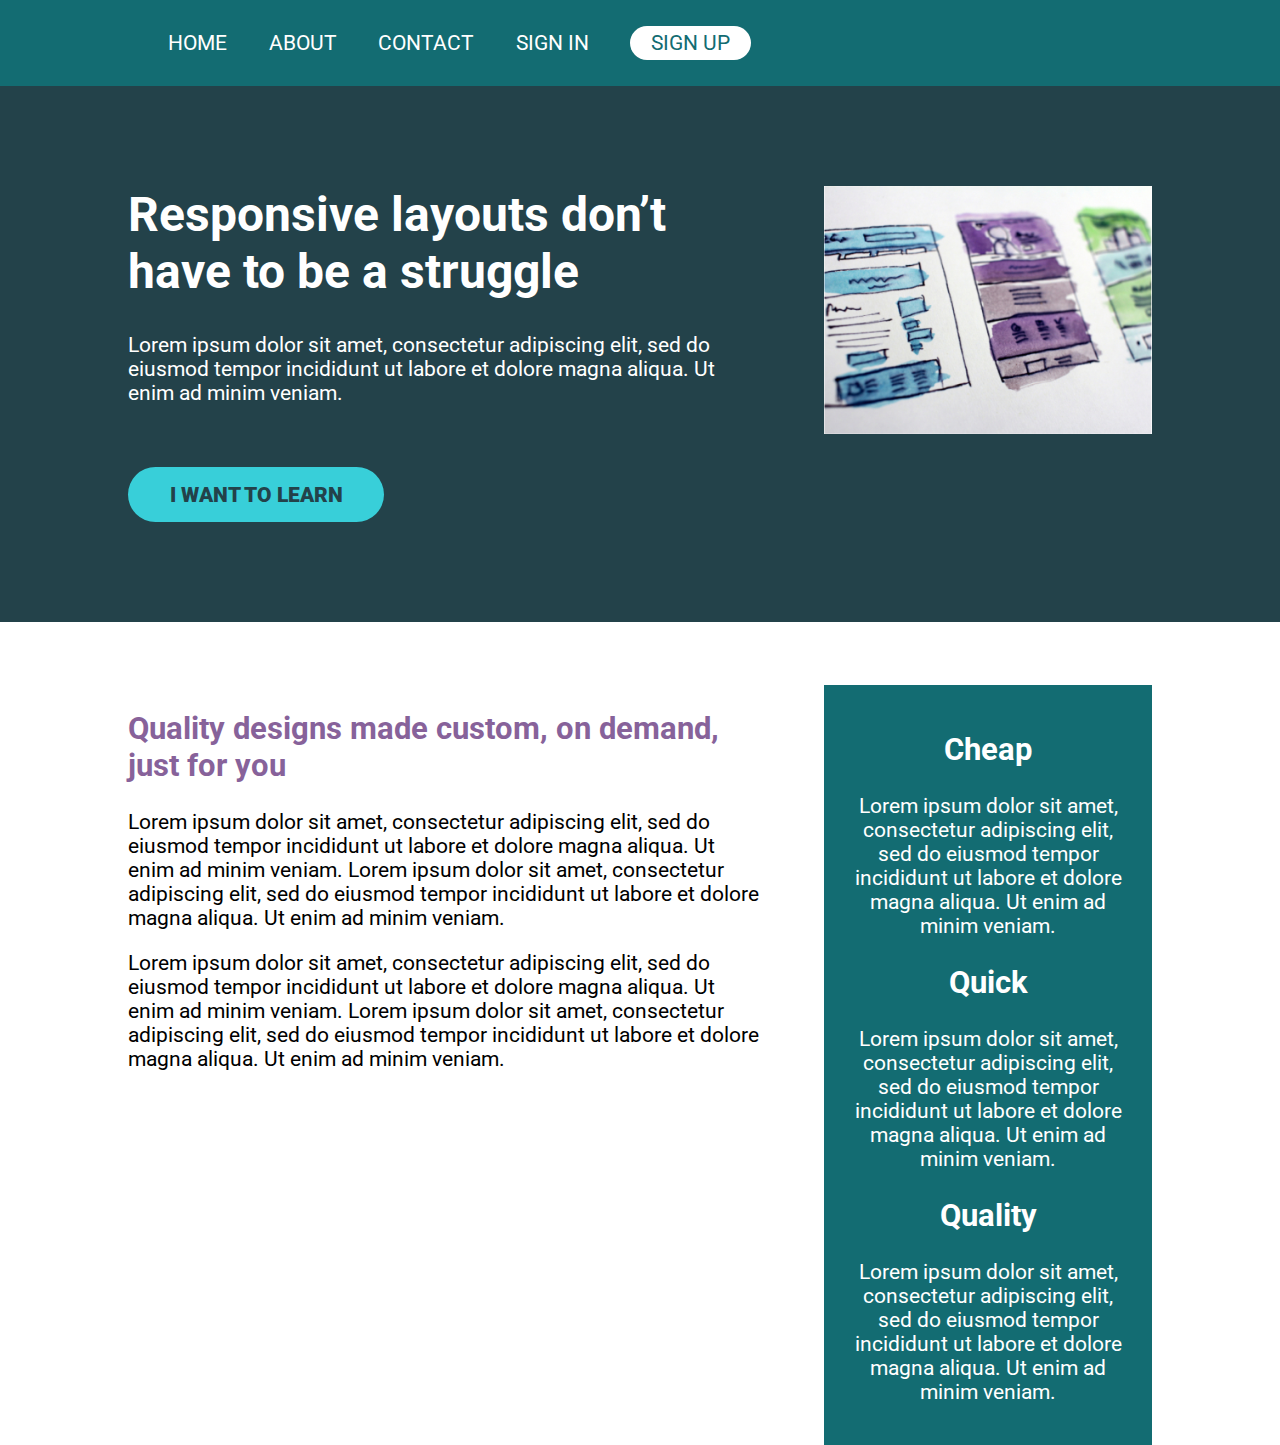
==== Day 11/FlesBox challenge 3/index.html @ 8b53d651 "flexbox challenge 3 completed" ====
<!DOCTYPE html>
<html lang="en">
  <head>
    <meta charset="UTF-8" />
    <meta name="viewport" content="width=device-width, initial-scale=1.0" />
    <title>Conquering Responsive Layouts</title>
    <link
      href="https://fonts.googleapis.com/css2?family=Roboto:wght@400;900&display=swap"
      rel="stylesheet"
    />
    <link rel="stylesheet" href="style.css" />
  </head>
  <body>
    <header>
      <nav class="nav">
        <ul class="nav__list container row">
          <li class="nav__item"><a href="#" class="nav__link">Home</a></li>
          <li class="nav__item"><a href="#" class="nav__link">About</a></li>
          <li class="nav__item"><a href="#" class="nav__link">Contact</a></li>
          <li class="nav__item"><a href="#" class="nav__link">Sign In</a></li>
          <li class="nav__item">
            <a href="#" class="nav__link nav__link--button">Sign up</a>
          </li>
        </ul>
      </nav>
    </header>

    <section class="hero">
      <div class="container row">
        <div class="hero__text">
          <h1>Responsive layouts don’t have to be a struggle</h1>
          <p>
            Lorem ipsum dolor sit amet, consectetur adipiscing elit, sed do
            eiusmod tempor incididunt ut labore et dolore magna aliqua. Ut enim
            ad minim veniam.
          </p>
          <a href="#" class="btn">I want to learn</a>
        </div>
        <img
          src="img/hero-img.jpg"
          alt="UX design sketches"
          class="hero__img"
        />
      </div>
    </section>

    <main class="main container row">
      <section class="primary-content">
        <h2 class="section-title">
          Quality designs made custom, on demand, just for you
        </h2>
        <p>
          Lorem ipsum dolor sit amet, consectetur adipiscing elit, sed do
          eiusmod tempor incididunt ut labore et dolore magna aliqua. Ut enim ad
          minim veniam. Lorem ipsum dolor sit amet, consectetur adipiscing elit,
          sed do eiusmod tempor incididunt ut labore et dolore magna aliqua. Ut
          enim ad minim veniam.
        </p>
        <p>
          Lorem ipsum dolor sit amet, consectetur adipiscing elit, sed do
          eiusmod tempor incididunt ut labore et dolore magna aliqua. Ut enim ad
          minim veniam. Lorem ipsum dolor sit amet, consectetur adipiscing elit,
          sed do eiusmod tempor incididunt ut labore et dolore magna aliqua. Ut
          enim ad minim veniam.
        </p>
      </section>
      <aside class="sidebar">
        <h2 class="sidebar-title">Cheap</h2>
        <p>
          Lorem ipsum dolor sit amet, consectetur adipiscing elit, sed do
          eiusmod tempor incididunt ut labore et dolore magna aliqua. Ut enim ad
          minim veniam.
        </p>

        <h2 class="sidebar-title">Quick</h2>
        <p>
          Lorem ipsum dolor sit amet, consectetur adipiscing elit, sed do
          eiusmod tempor incididunt ut labore et dolore magna aliqua. Ut enim ad
          minim veniam.
        </p>

        <h2 class="sidebar-title">Quality</h2>
        <p>
          Lorem ipsum dolor sit amet, consectetur adipiscing elit, sed do
          eiusmod tempor incididunt ut labore et dolore magna aliqua. Ut enim ad
          minim veniam.
        </p>
      </aside>
    </main>
  </body>
</html>
---- Day 11/FlesBox challenge 3/style.css ----
/* 
////// For this challenge ///////

- All text is in the text.md file

// Requirements
   1. Get all the navigation items next to one another
   2. Add a space between all the items
*/

*,
*::before,
*::after {
  box-sizing: border-box;
}

body {
  margin: 0;
  font-family: "Roboto", sans-serif;
  font-size: 1.3rem;
}

img {
  max-width: 100%;
}

h1 {
  font-size: 3rem;
  margin-top: 0;
}

.section-title {
  color: #87629a;
}

.btn {
  display: inline-block;
  text-decoration: none;
  text-transform: uppercase;
  color: #23424a;
  font-weight: 900;
  background-color: #38cfd9;
  padding: 0.75em 2em;
  border-radius: 100px;
}

.btn:hover,
.btn:focus {
  opacity: 0.75;
}

.container {
  width: 80%;
  max-width: 1100px;
  margin: 0 auto;
}

.row {
  display: flex;
  justify-content: space-between;
}

.col {
  /* these are now flex items */
  width: 100%;
}

.col + .col {
  margin-left: 30px;
}

header {
  background: #136c72;
  padding: 0.5em 0;
}

.nav__list {
  justify-content: left;
  gap: 2em;
  margin-top: 1em;
  margin-bottom: 1em;
  /* margin: 0;
  padding: 0; */
  list-style: none;
  /* display: flex;
  gap: 1.5em;
  margin-left: 5em; */
}

.nav__link {
  color: #fff;
  text-decoration: none;
  text-transform: uppercase;
}

.nav__link--button {
  background: #fff;
  color: #136c72;
  padding: 0.25em 1em;
  border-radius: 10em;
}

.nav__link:hover {
  opacity: 0.75;
}

.hero {
  padding: 100px 0;
  background-color: #23424a;
  color: #fff;
}

.hero__text {
  width: 62%;
}

.hero__img {
  width: 32%;
  align-self: flex-start;
}

.hero p {
  margin-bottom: 3em;
}

.main {
  margin-top: 3em;
}

.primary-content {
  width: 62%;
}

.sidebar {
  width: 32%;
  padding: 1em;
  text-align: center;
  color: #fff;
  background-color: #136c72;
}
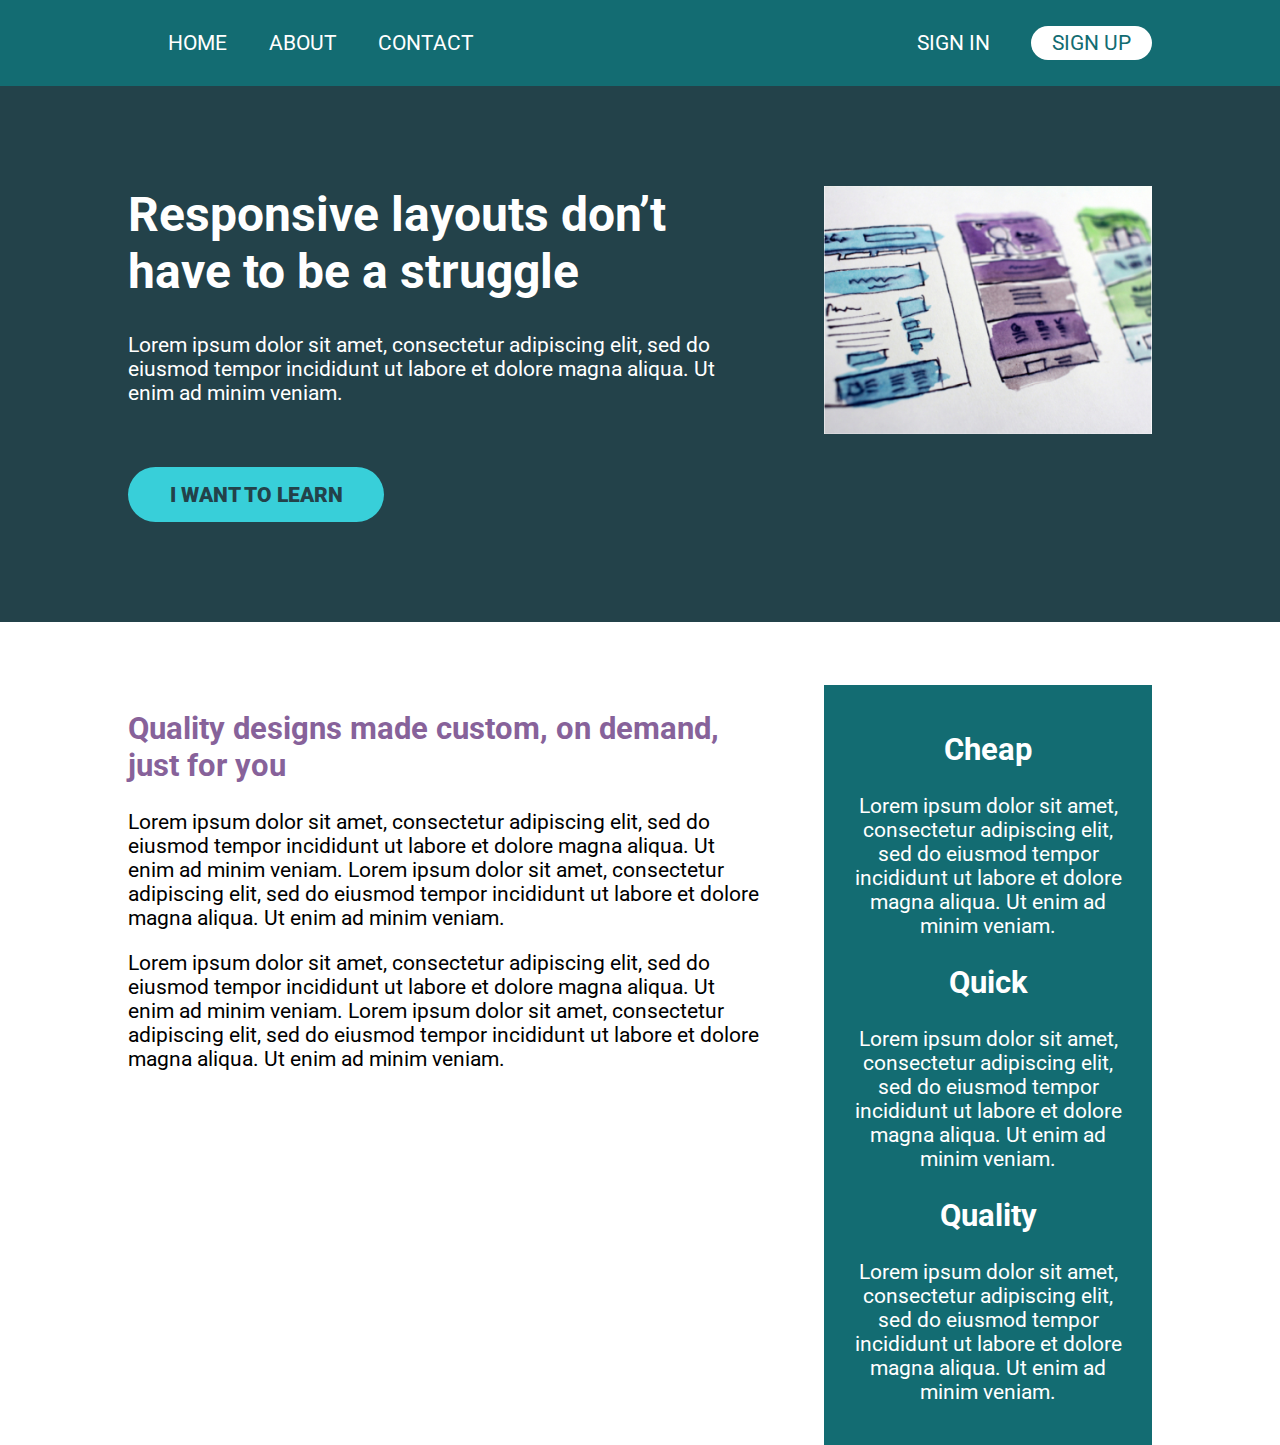
==== commit d4d77993: "getting fancier with nav" ====
--- a/Day 11/FlesBox challenge 3/index.html
+++ b/Day 11/FlesBox challenge 3/index.html
@@ -12,11 +12,13 @@
   </head>
   <body>
     <header>
-      <nav class="nav">
-        <ul class="nav__list container row">
+      <nav class="nav container">
+        <ul class="nav__list">
           <li class="nav__item"><a href="#" class="nav__link">Home</a></li>
           <li class="nav__item"><a href="#" class="nav__link">About</a></li>
           <li class="nav__item"><a href="#" class="nav__link">Contact</a></li>
+        </ul>
+        <ul class="nav__list">
           <li class="nav__item"><a href="#" class="nav__link">Sign In</a></li>
           <li class="nav__item">
             <a href="#" class="nav__link nav__link--button">Sign up</a>
--- a/Day 11/FlesBox challenge 3/style.css
+++ b/Day 11/FlesBox challenge 3/style.css
@@ -73,17 +73,21 @@
   background: #136c72;
   padding: 0.5em 0;
 }
-
+.nav {
+  display: flex;
+  justify-content: space-between;
+}
 .nav__list {
+  display: flex;
   justify-content: left;
   gap: 2em;
   margin-top: 1em;
   margin-bottom: 1em;
-  /* margin: 0;
+  /* margin: 0; 
   padding: 0; */
   list-style: none;
   /* display: flex;
-  gap: 1.5em;
+  gap: 1.5em; 
   margin-left: 5em; */
 }
 
